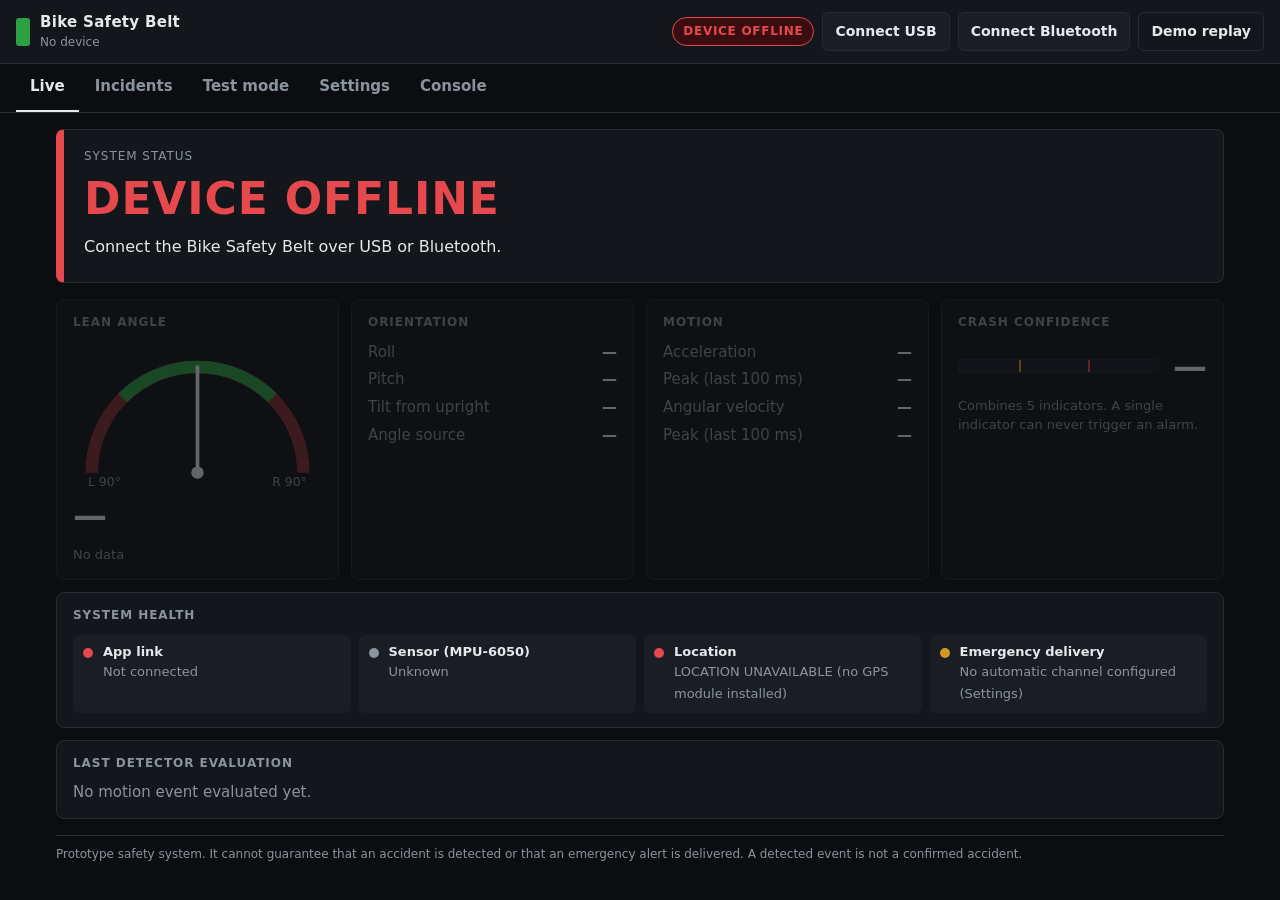
==== app/index.html @ c74c6fc5 "Add Bike Safety Belt firmware, dashboard, tests and docs - MPU-6050 register driver with I2C timeout" ====
<!doctype html>
<html lang="en">
<head>
  <meta charset="utf-8">
  <meta name="viewport" content="width=device-width, initial-scale=1, viewport-fit=cover">
  <meta name="theme-color" content="#0b0d10">
  <title>Bike Safety Belt</title>
  <link rel="stylesheet" href="css/style.css">
</head>
<body>
  <header class="topbar">
    <div class="brand">
      <span class="brand-mark" aria-hidden="true"></span>
      <div>
        <div class="brand-name">Bike Safety Belt</div>
        <div class="brand-sub" id="deviceInfo">No device</div>
      </div>
    </div>
    <div class="conn">
      <span class="pill pill-offline" id="linkPill">DEVICE OFFLINE</span>
      <button class="btn" id="btnSerial" title="Chrome / Edge desktop">Connect USB</button>
      <button class="btn" id="btnBle" title="ESP32 boards, Chrome on Android / desktop">Connect Bluetooth</button>
      <button class="btn btn-ghost" id="btnDemo" title="Replay a recorded session">Demo replay</button>
      <button class="btn btn-ghost hidden" id="btnDisconnect">Disconnect</button>
    </div>
  </header>

  <div class="banner hidden" id="simBanner">SIMULATION / REPLAY DATA — not live sensor readings. No real emergency alerts are sent.</div>

  <nav class="tabs" role="tablist">
    <button class="tab active" data-tab="live">Live</button>
    <button class="tab" data-tab="incidents">Incidents</button>
    <button class="tab" data-tab="test">Test mode</button>
    <button class="tab" data-tab="settings">Settings</button>
    <button class="tab" data-tab="console">Console</button>
  </nav>

  <main>
    <!-- LIVE -->
    <section class="view active" id="view-live">
      <div class="status-card" id="statusCard" data-tone="offline">
        <div class="status-label">System status</div>
        <div class="status-value" id="statusValue">DEVICE OFFLINE</div>
        <div class="status-desc" id="statusDesc">Connect the Bike Safety Belt over USB or Bluetooth.</div>
        <div class="status-meta" id="statusMeta"></div>
        <button class="btn btn-warn hidden" id="btnCancelPossible">I'M OKAY — CANCEL</button>
      </div>

      <div class="grid">
        <div class="panel">
          <div class="panel-title">Lean angle</div>
          <svg class="gauge" viewBox="0 0 200 120" aria-label="Lean angle gauge">
            <path id="gaugeArcAbn" d="" class="arc-abn"/>
            <path id="gaugeArcNorm" d="" class="arc-norm"/>
            <line id="gaugeNeedle" x1="100" y1="105" x2="100" y2="20" class="needle"/>
            <circle cx="100" cy="105" r="5" class="hub"/>
            <text x="12" y="116" class="gauge-lbl">L 90°</text>
            <text x="160" y="116" class="gauge-lbl">R 90°</text>
          </svg>
          <div class="big-num"><span id="leanVal">—</span></div>
          <div class="sub" id="leanText">No data</div>
        </div>

        <div class="panel">
          <div class="panel-title">Orientation</div>
          <dl class="kv">
            <dt>Roll</dt><dd id="rollVal">—</dd>
            <dt>Pitch</dt><dd id="pitchVal">—</dd>
            <dt>Tilt from upright</dt><dd id="tiltVal">—</dd>
            <dt>Angle source</dt><dd id="refVal">—</dd>
          </dl>
        </div>

        <div class="panel">
          <div class="panel-title">Motion</div>
          <dl class="kv">
            <dt>Acceleration</dt><dd id="accVal">—</dd>
            <dt>Peak (last 100 ms)</dt><dd id="accPeak">—</dd>
            <dt>Angular velocity</dt><dd id="gyrVal">—</dd>
            <dt>Peak (last 100 ms)</dt><dd id="gyrPeak">—</dd>
          </dl>
          <div class="sub" id="motionText"></div>
        </div>

        <div class="panel">
          <div class="panel-title">Crash confidence</div>
          <div class="conf">
            <div class="conf-bar"><div class="conf-fill" id="confFill"></div>
              <div class="conf-mark" id="markPossible" title="Possible crash threshold"></div>
              <div class="conf-mark crash" id="markCrash" title="Crash threshold"></div>
            </div>
            <div class="big-num"><span id="confVal">—</span></div>
          </div>
          <div class="sub" id="confText">Combines 5 indicators. A single indicator can never trigger an alarm.</div>
        </div>

        <div class="panel panel-wide">
          <div class="panel-title">System health</div>
          <ul class="health" id="healthList"></ul>
        </div>

        <div class="panel panel-wide">
          <div class="panel-title">Last detector evaluation <span class="muted" id="detWhen"></span></div>
          <div id="detPanel" class="muted">No motion event evaluated yet.</div>
        </div>
      </div>
      <p class="disclaimer">Prototype safety system. It cannot guarantee that an accident is detected or that an emergency alert is delivered. A detected event is not a confirmed accident.</p>
    </section>

    <!-- INCIDENTS -->
    <section class="view" id="view-incidents">
      <div class="toolbar">
        <button class="btn" id="btnSyncLog">Sync from device</button>
        <button class="btn btn-ghost" id="btnExportCsv">Export CSV</button>
        <button class="btn btn-ghost" id="btnExportJson">Export JSON</button>
        <button class="btn btn-ghost" id="btnClearLog">Clear app history</button>
      </div>
      <div class="table-wrap">
        <table class="table">
          <thead><tr>
            <th>Time</th><th>ID</th><th>Event</th><th>Outcome</th><th>Confidence</th>
            <th>Max accel</th><th>Max rotation</th><th>Max lean</th><th>Location</th><th>SOS</th>
          </tr></thead>
          <tbody id="incBody"><tr><td colspan="10" class="muted">No incidents recorded.</td></tr></tbody>
        </table>
      </div>
      <p class="sub">Times for incidents from an earlier device power-up are shown as boot number + uptime: the device has no real-time clock.</p>
    </section>

    <!-- TEST MODE -->
    <section class="view" id="view-test">
      <p class="sub">Simulations replace the sensor with a recorded-motion generator and run it through the <b>real</b> fusion, detector and state machine on the device. Simulated SOS alerts are never sent to contacts.</p>
      <div class="tests" id="testList"></div>
      <div class="panel">
        <div class="panel-title">Why did the system classify the event this way?</div>
        <div id="testExplain" class="muted">Run a test to see the explanation.</div>
      </div>
    </section>

    <!-- SETTINGS -->
    <section class="view" id="view-settings">
      <div class="grid">
        <div class="panel">
          <div class="panel-title">Rider</div>
          <label class="field">Rider name<input id="setRider" placeholder="e.g. A. Kumar"></label>
          <label class="field">Notes for responders<input id="setNotes" placeholder="e.g. blood group, allergies"></label>
        </div>
        <div class="panel">
          <div class="panel-title">Emergency contacts</div>
          <div id="contactList"></div>
          <div class="row">
            <input id="newContactName" placeholder="Name">
            <input id="newContactPhone" placeholder="+91…" inputmode="tel">
            <button class="btn" id="btnAddContact">Add</button>
          </div>
        </div>
        <div class="panel panel-wide">
          <div class="panel-title">Automatic alert delivery</div>
          <p class="sub">A web page cannot send SMS or place calls by itself, and the device has no GSM module. Configure at least one automatic channel below, otherwise the SOS screen only offers manual “send SMS / share” buttons.</p>
          <label class="field">ntfy.sh topic (contacts install the ntfy app and subscribe)<input id="setNtfy" placeholder="e.g. bsb-alerts-7f3k9"></label>
          <label class="field">Webhook URL (your server, Home Assistant, Twilio Function, …) — receives JSON via POST<input id="setWebhook" placeholder="https://…"></label>
          <label class="check"><input type="checkbox" id="setPhoneLoc"> Use this phone's location when the device has no GPS fix</label>
          <div class="row">
            <button class="btn" id="btnTestAlert">Send test alert</button>
            <span class="sub" id="testAlertResult"></span>
          </div>
        </div>
        <div class="panel">
          <div class="panel-title">Vehicle profile</div>
          <select id="setProfile">
            <option value="scooter">Scooter</option>
            <option value="standard">Standard motorcycle</option>
            <option value="sport">Sport motorcycle</option>
          </select>
          <p class="sub" id="profileInfo"></p>
        </div>
        <div class="panel">
          <div class="panel-title">Calibration</div>
          <p class="sub">Riding orientation: put the bike upright on its centre stand (or hold it vertical), keep it still, then press:</p>
          <div class="row">
            <button class="btn" data-cmd="CAL LEVEL">Calibrate riding orientation</button>
            <button class="btn btn-ghost" data-cmd="CAL GYRO">Re-run gyro calibration</button>
            <button class="btn btn-ghost" data-cmd="CAL CLEAR">Clear orientation</button>
          </div>
        </div>
      </div>
    </section>

    <!-- CONSOLE -->
    <section class="view" id="view-console">
      <div class="row">
        <input id="cmdInput" placeholder="Command (HELP, STATUS, LOG, SIM 7 …)">
        <button class="btn" id="btnSendCmd">Send</button>
        <label class="check"><input type="checkbox" id="showJson"> show JSON</label>
      </div>
      <pre class="console" id="console"></pre>
    </section>
  </main>

  <!-- EMERGENCY OVERLAY -->
  <div class="overlay hidden" id="overlay" role="alertdialog" aria-live="assertive">
    <div class="overlay-inner">
      <div class="ov-kicker" id="ovKicker"></div>
      <h1 class="ov-title" id="ovTitle"></h1>
      <div class="ov-question" id="ovQuestion"></div>
      <div class="ov-count" id="ovCount"></div>
      <div class="ov-body" id="ovBody"></div>
      <div class="ov-actions" id="ovActions"></div>
    </div>
  </div>

  <input type="file" id="replayFile" accept=".log,.txt,.jsonl" class="hidden">
  <script type="module" src="js/main.js"></script>
</body>
</html>
---- app/css/style.css ----
:root {
  --bg: #0b0d10;
  --panel: #13161b;
  --panel-2: #1a1e24;
  --border: #262b33;
  --text: #e6e8eb;
  --muted: #8b949e;
  --green: #2ea043;
  --green-bg: #0f2a17;
  --amber: #d29922;
  --amber-bg: #2d2208;
  --red: #e5484d;
  --red-bg: #3a0d10;
  --blue: #4c8ed9;
  --radius: 8px;
  color-scheme: dark;
}

* { box-sizing: border-box; }
html, body { margin: 0; background: var(--bg); color: var(--text); }
body {
  font: 15px/1.45 system-ui, -apple-system, "Segoe UI", Roboto, "Helvetica Neue", Arial, sans-serif;
  font-variant-numeric: tabular-nums;
  min-height: 100vh;
}
button, input, select { font: inherit; color: inherit; }
.hidden { display: none !important; }
.muted { color: var(--muted); }
.sub { color: var(--muted); font-size: 13px; margin: 6px 0 0; }

/* Top bar */
.topbar {
  display: flex; flex-wrap: wrap; gap: 12px; align-items: center; justify-content: space-between;
  padding: 12px 16px; border-bottom: 1px solid var(--border); background: var(--panel);
  position: sticky; top: 0; z-index: 5;
}
.brand { display: flex; gap: 10px; align-items: center; }
.brand-mark { width: 14px; height: 28px; border-radius: 3px; background: var(--green); }
.brand-name { font-weight: 700; letter-spacing: .02em; }
.brand-sub { color: var(--muted); font-size: 12px; }
.conn { display: flex; flex-wrap: wrap; gap: 8px; align-items: center; }

.pill { font-size: 12px; font-weight: 700; letter-spacing: .06em; padding: 5px 10px; border-radius: 999px; border: 1px solid; }
.pill-offline { color: var(--red); border-color: var(--red); background: var(--red-bg); }
.pill-online { color: var(--green); border-color: var(--green); background: var(--green-bg); }
.pill-replay { color: var(--amber); border-color: var(--amber); background: var(--amber-bg); }

.btn {
  background: var(--panel-2); border: 1px solid var(--border); border-radius: 6px;
  padding: 8px 12px; cursor: pointer; font-weight: 600; font-size: 14px;
}
.btn:hover { border-color: #3a414c; }
.btn:disabled { opacity: .45; cursor: not-allowed; }
.btn-ghost { background: transparent; }
.btn-warn { background: var(--amber); color: #111; border-color: var(--amber); }
.btn-danger { background: var(--red); border-color: var(--red); color: #fff; }
.btn-ok { background: var(--green); border-color: var(--green); color: #fff; }

.banner { background: var(--amber-bg); color: var(--amber); border-bottom: 1px solid var(--amber); padding: 8px 16px; font-weight: 600; font-size: 13px; }

.tabs { display: flex; gap: 2px; padding: 0 16px; border-bottom: 1px solid var(--border); overflow-x: auto; }
.tab { background: none; border: none; padding: 12px 14px; cursor: pointer; color: var(--muted); font-weight: 600; border-bottom: 2px solid transparent; white-space: nowrap; }
.tab.active { color: var(--text); border-bottom-color: var(--text); }

main { padding: 16px; max-width: 1200px; margin: 0 auto; }
.view { display: none; }
.view.active { display: block; }

/* Status */
.status-card {
  border: 1px solid var(--border); border-left: 8px solid var(--muted); border-radius: var(--radius);
  background: var(--panel); padding: 18px 20px; margin-bottom: 16px;
}
.status-card[data-tone="safe"] { border-left-color: var(--green); }
.status-card[data-tone="warn"] { border-left-color: var(--amber); background: var(--amber-bg); }
.status-card[data-tone="alarm"] { border-left-color: var(--red); background: var(--red-bg); }
.status-card[data-tone="offline"] { border-left-color: var(--red); }
.status-label { color: var(--muted); font-size: 12px; text-transform: uppercase; letter-spacing: .08em; }
.status-value { font-size: clamp(28px, 6vw, 44px); font-weight: 800; letter-spacing: .02em; margin-top: 2px; }
.status-card[data-tone="safe"] .status-value { color: var(--green); }
.status-card[data-tone="warn"] .status-value { color: var(--amber); }
.status-card[data-tone="alarm"] .status-value, .status-card[data-tone="offline"] .status-value { color: var(--red); }
.status-desc { margin-top: 4px; font-size: 16px; }
.status-meta { margin-top: 6px; color: var(--muted); font-size: 13px; }
#btnCancelPossible { margin-top: 12px; font-size: 18px; padding: 12px 18px; }

/* Panels */
.grid { display: grid; grid-template-columns: repeat(auto-fill, minmax(260px, 1fr)); gap: 12px; }
.panel { background: var(--panel); border: 1px solid var(--border); border-radius: var(--radius); padding: 14px 16px; min-width: 0; }
.panel-wide { grid-column: 1 / -1; }
.panel-title { font-size: 12px; text-transform: uppercase; letter-spacing: .08em; color: var(--muted); font-weight: 700; margin-bottom: 10px; }
.big-num { font-size: 34px; font-weight: 800; }
.kv { display: grid; grid-template-columns: 1fr auto; gap: 6px 12px; margin: 0; }
.kv dt { color: var(--muted); }
.kv dd { margin: 0; font-weight: 700; text-align: right; }
.stale { opacity: .4; }

.gauge { width: 100%; max-width: 260px; display: block; }
.arc-norm { fill: none; stroke: var(--green); stroke-width: 10; }
.arc-abn { fill: none; stroke: var(--red); stroke-width: 10; opacity: .55; }
.needle { stroke: var(--text); stroke-width: 3; stroke-linecap: round; transition: transform .1s linear; transform-origin: 100px 105px; }
.hub { fill: var(--text); }
.gauge-lbl { fill: var(--muted); font-size: 10px; }

.conf { display: flex; align-items: center; gap: 14px; }
.conf-bar { position: relative; flex: 1; height: 14px; background: var(--panel-2); border: 1px solid var(--border); border-radius: 4px; overflow: hidden; }
.conf-fill { height: 100%; width: 0; background: var(--green); transition: width .15s linear; }
.conf-mark { position: absolute; top: -2px; bottom: -2px; width: 2px; background: var(--amber); }
.conf-mark.crash { background: var(--red); }

.health { list-style: none; margin: 0; padding: 0; display: grid; grid-template-columns: repeat(auto-fill, minmax(230px, 1fr)); gap: 8px; }
.health li { display: flex; gap: 10px; align-items: flex-start; padding: 8px 10px; background: var(--panel-2); border-radius: 6px; }
.dot { width: 10px; height: 10px; border-radius: 50%; margin-top: 5px; flex: none; background: var(--muted); }
.dot.ok { background: var(--green); } .dot.warn { background: var(--amber); } .dot.bad { background: var(--red); }
.health b { display: block; font-size: 13px; }
.health span { color: var(--muted); font-size: 13px; }

/* Indicators */
.ind { display: grid; grid-template-columns: 170px 1fr 52px; gap: 10px; align-items: center; padding: 6px 0; border-bottom: 1px solid var(--border); }
.ind:last-child { border-bottom: none; }
.ind-name { font-weight: 600; font-size: 14px; }
.ind-name small { display: block; color: var(--muted); font-weight: 400; font-size: 12px; }
.ind-bar { height: 8px; background: var(--panel-2); border-radius: 4px; overflow: hidden; }
.ind-bar > div { height: 100%; background: var(--muted); }
.ind-bar > div.lvl-1 { background: var(--amber); } .ind-bar > div.lvl-2 { background: var(--red); }
.ind-pct { text-align: right; font-weight: 700; }
.verdict { font-weight: 800; margin: 0 0 8px; }
.verdict.crash { color: var(--red); } .verdict.ok { color: var(--green); } .verdict.poss { color: var(--amber); }
.reasons { margin: 8px 0 0; padding-left: 18px; color: var(--text); font-size: 14px; }

/* Tables */
.toolbar, .row { display: flex; flex-wrap: wrap; gap: 8px; align-items: center; margin-bottom: 12px; }
.row input { flex: 1; min-width: 120px; }
.table-wrap { overflow-x: auto; border: 1px solid var(--border); border-radius: var(--radius); }
.table { width: 100%; border-collapse: collapse; font-size: 14px; }
.table th, .table td { text-align: left; padding: 8px 10px; border-bottom: 1px solid var(--border); white-space: nowrap; }
.table th { color: var(--muted); font-size: 12px; text-transform: uppercase; letter-spacing: .06em; background: var(--panel); }
.tag { font-size: 11px; font-weight: 700; padding: 2px 6px; border-radius: 4px; border: 1px solid var(--border); }
.tag.red { color: var(--red); border-color: var(--red); } .tag.amber { color: var(--amber); border-color: var(--amber); }
.tag.green { color: var(--green); border-color: var(--green); } .tag.grey { color: var(--muted); }

/* Tests */
.tests { display: grid; grid-template-columns: repeat(auto-fill, minmax(260px, 1fr)); gap: 10px; margin: 12px 0; }
.test { background: var(--panel); border: 1px solid var(--border); border-radius: var(--radius); padding: 12px 14px; display: flex; flex-direction: column; gap: 6px; }
.test h3 { margin: 0; font-size: 15px; }
.test p { margin: 0; color: var(--muted); font-size: 13px; flex: 1; }
.test .expect { color: var(--text); font-size: 13px; }

/* Forms */
input, select { background: var(--panel-2); border: 1px solid var(--border); border-radius: 6px; padding: 8px 10px; }
.field { display: flex; flex-direction: column; gap: 4px; margin-bottom: 10px; color: var(--muted); font-size: 13px; }
.field input { color: var(--text); font-size: 15px; }
.check { display: flex; gap: 8px; align-items: center; color: var(--muted); font-size: 14px; margin: 6px 0 10px; }
.contact { display: flex; justify-content: space-between; align-items: center; padding: 6px 0; border-bottom: 1px solid var(--border); }

.console { background: #07080a; border: 1px solid var(--border); border-radius: var(--radius); padding: 12px; height: 60vh; overflow: auto; font: 12.5px/1.45 ui-monospace, SFMono-Regular, Menlo, Consolas, monospace; white-space: pre-wrap; word-break: break-word; margin: 0; }

.disclaimer { color: var(--muted); font-size: 12px; margin-top: 16px; border-top: 1px solid var(--border); padding-top: 10px; }

/* Emergency overlay */
.overlay { position: fixed; inset: 0; z-index: 50; display: flex; align-items: center; justify-content: center; padding: 16px; background: var(--red-bg); }
.overlay[data-tone="alarm"] { background: #4a0a0e; }
.overlay[data-tone="test"] { background: repeating-linear-gradient(45deg, #2d2208, #2d2208 24px, #241b06 24px, #241b06 48px); }
.overlay[data-tone="sos"] { background: #2b0508; }
.overlay-inner { width: min(640px, 100%); text-align: center; }
.ov-kicker { font-weight: 800; letter-spacing: .12em; font-size: 13px; color: #ffb3b5; }
.overlay[data-tone="test"] .ov-kicker { color: var(--amber); }
.ov-title { font-size: clamp(30px, 7vw, 54px); margin: 8px 0; line-height: 1.05; }
.ov-question { font-size: clamp(20px, 4.5vw, 30px); font-weight: 700; }
.ov-count { font-size: clamp(90px, 28vw, 200px); font-weight: 900; line-height: 1; margin: 12px 0; }
.ov-body { font-size: 15px; text-align: left; background: rgba(0,0,0,.35); border-radius: var(--radius); padding: 12px 14px; margin: 8px 0 16px; }
.ov-body:empty { display: none; }
.ov-body ul { margin: 6px 0; padding-left: 18px; }
.ov-actions { display: flex; flex-direction: column; gap: 10px; }
.ov-actions .btn { font-size: 22px; padding: 18px; font-weight: 800; }
.ov-actions .btn.small { font-size: 15px; padding: 10px; font-weight: 600; }

@media (max-width: 600px) {
  main { padding: 12px; }
  .ind { grid-template-columns: 1fr 44px; }
  .ind-bar { grid-column: 1 / -1; grid-row: 2; }
  .topbar { padding: 10px 12px; }
}
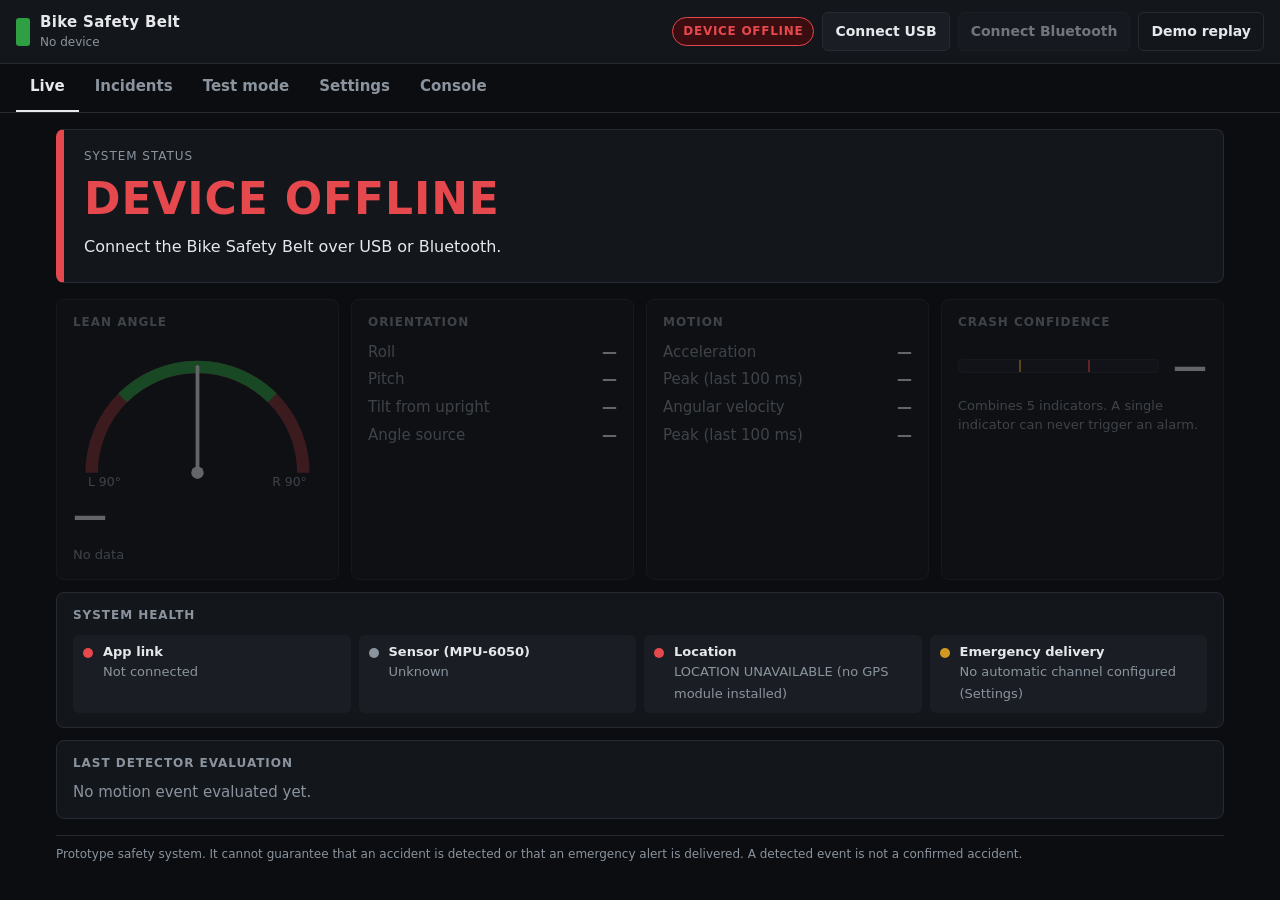
==== commit 52499bdc: "Deploy dashboard to GitHub Pages and make it work offline - GitHub Actions workflow: runs the firmwa" ====
--- a/app/index.html
+++ b/app/index.html
@@ -4,7 +4,11 @@
   <meta charset="utf-8">
   <meta name="viewport" content="width=device-width, initial-scale=1, viewport-fit=cover">
   <meta name="theme-color" content="#0b0d10">
+  <meta name="description" content="Bike Safety Belt rider safety dashboard: live crash-detection status, emergency countdown and SOS.">
   <title>Bike Safety Belt</title>
+  <link rel="icon" href="icon.svg" type="image/svg+xml">
+  <link rel="apple-touch-icon" href="icon-192.png">
+  <link rel="manifest" href="manifest.webmanifest">
   <link rel="stylesheet" href="css/style.css">
 </head>
 <body>
@@ -24,6 +28,8 @@
       <button class="btn btn-ghost hidden" id="btnDisconnect">Disconnect</button>
     </div>
   </header>
+
+  <div class="banner hidden" id="compatBanner"></div>
 
   <div class="banner hidden" id="simBanner">SIMULATION / REPLAY DATA — not live sensor readings. No real emergency alerts are sent.</div>
 
